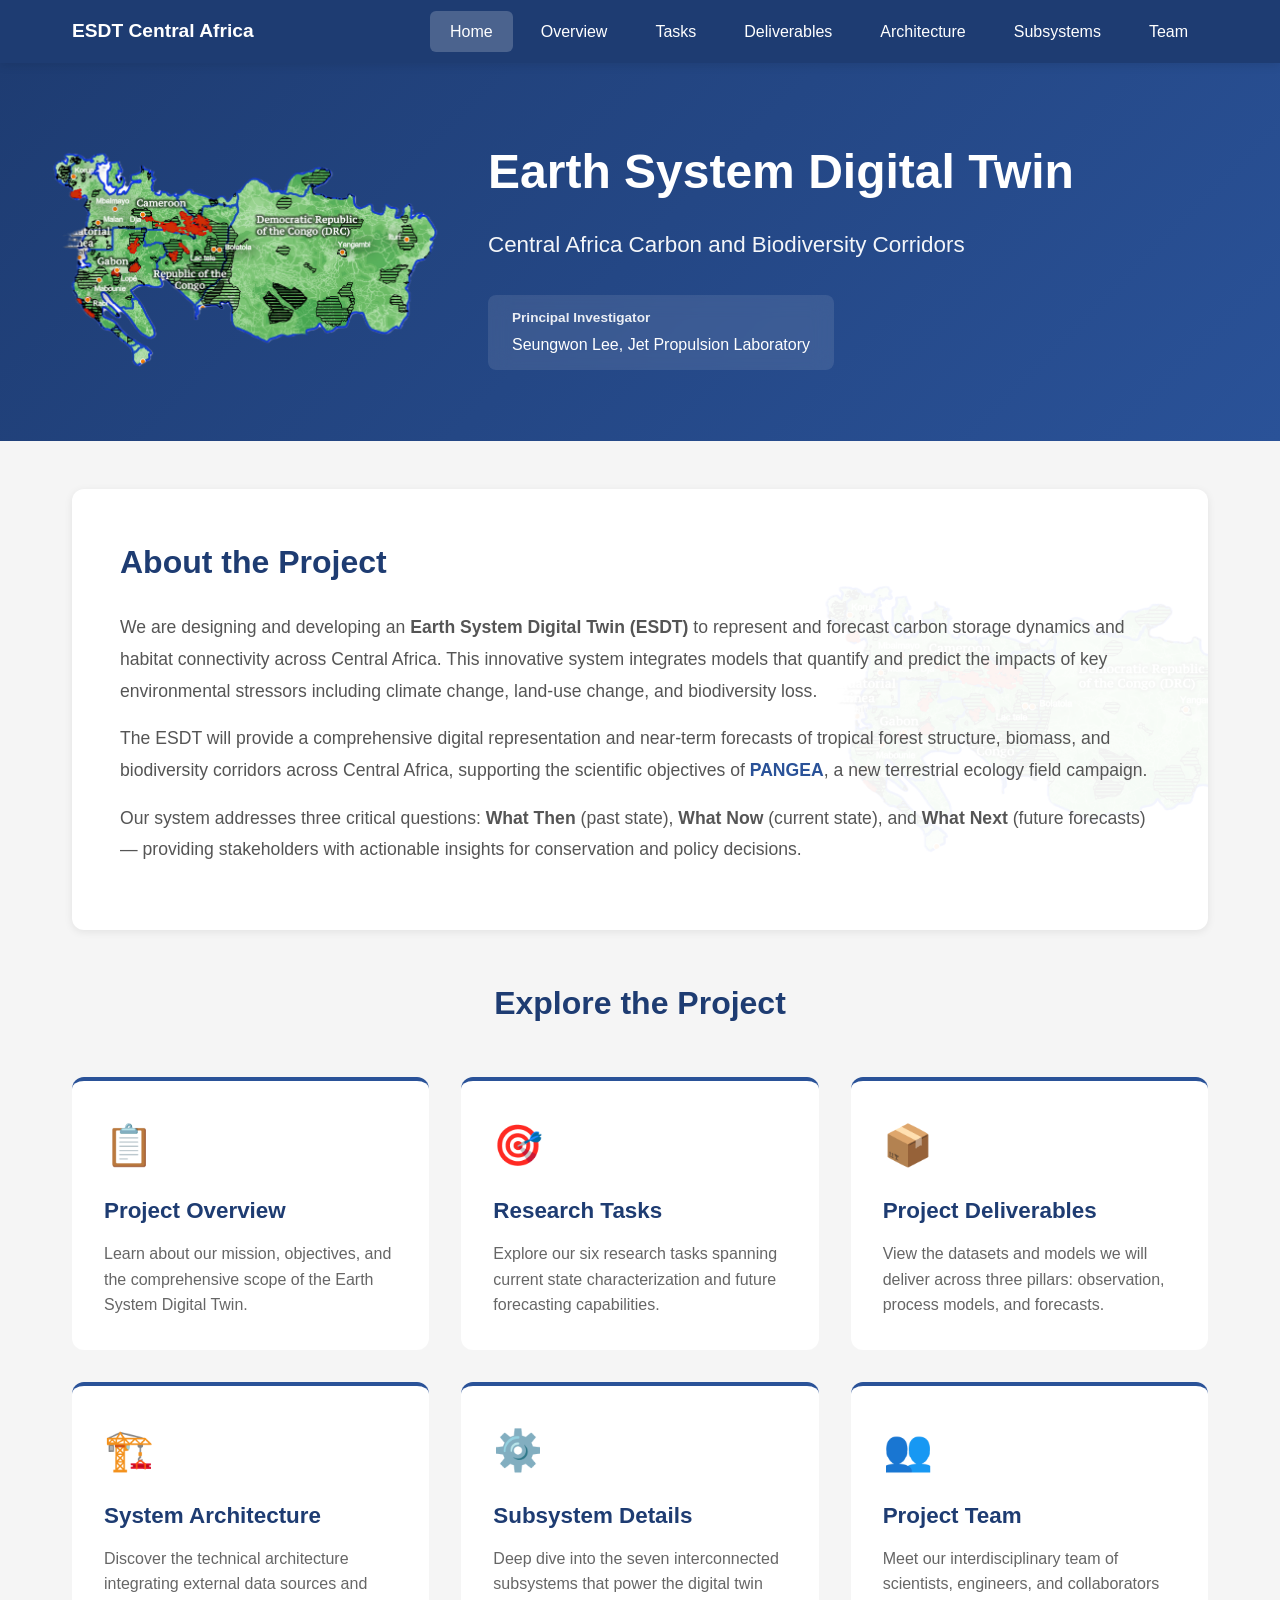
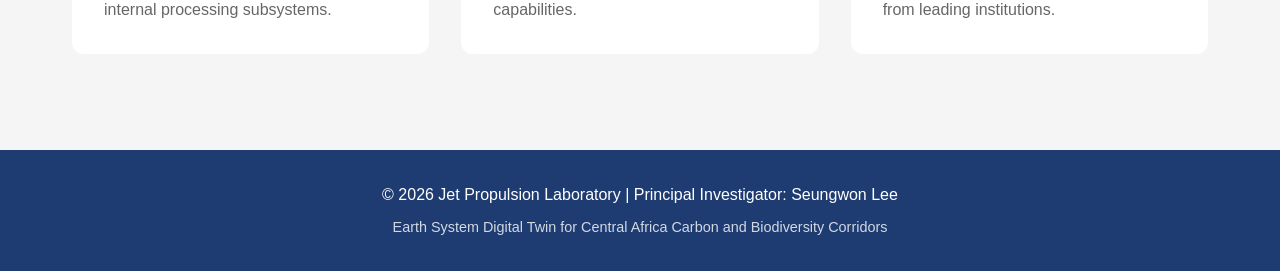
==== index.html @ 956eabc7 "Initial commit of Biodiversity DT project webpages" ====
<!DOCTYPE html>
<html lang="en">
<head>
    <meta charset="UTF-8">
    <meta name="viewport" content="width=device-width, initial-scale=1.0">
    <title>Earth System Digital Twin - Central Africa</title>
    <style>
        * {
            margin: 0;
            padding: 0;
            box-sizing: border-box;
        }

        body {
            font-family: -apple-system, BlinkMacSystemFont, 'Segoe UI', Roboto, Oxygen, Ubuntu, Cantarell, sans-serif;
            line-height: 1.6;
            color: #333;
            background: #f5f5f5;
        }

        nav {
            background: #1e3c72;
            box-shadow: 0 2px 10px rgba(0,0,0,0.1);
            position: sticky;
            top: 0;
            z-index: 1000;
        }

        .nav-container {
            max-width: 1200px;
            margin: 0 auto;
            display: flex;
            justify-content: space-between;
            align-items: center;
            padding: 1rem 2rem;
        }

        .nav-logo {
            color: white;
            font-size: 1.2rem;
            font-weight: 600;
            text-decoration: none;
        }

        .nav-menu {
            display: flex;
            gap: 0.5rem;
            list-style: none;
        }

        .nav-menu a {
            color: white;
            text-decoration: none;
            padding: 0.75rem 1.25rem;
            border-radius: 6px;
            transition: background 0.3s;
            font-weight: 500;
        }

        .nav-menu a:hover {
            background: rgba(255,255,255,0.1);
        }

        .nav-menu a.active {
            background: rgba(255,255,255,0.2);
        }

        header {
            background: linear-gradient(135deg, #1e3c72 0%, #2a5298 100%);
            color: white;
            padding: 4rem 2rem;
            text-align: center;
        }

        .header-content {
            display: flex;
            align-items: center;
            justify-content: center;
            gap: 3rem;
            max-width: 1200px;
            margin: 0 auto;
        }

        .header-logo {
            max-width: 400px;
            width: 100%;
            height: auto;
            flex-shrink: 0;
        }

        .header-text {
            flex: 1;
            text-align: left;
        }

        header h1 {
            font-size: 3rem;
            margin-bottom: 1rem;
            font-weight: 600;
        }

        .subtitle {
            font-size: 1.4rem;
            opacity: 0.95;
            margin-bottom: 2rem;
        }

        .project-info {
            display: flex;
            justify-content: flex-start;
            gap: 2rem;
            flex-wrap: wrap;
            margin-top: 2rem;
        }

        @media (max-width: 968px) {
            .header-content {
                flex-direction: column;
                gap: 2rem;
            }

            .header-text {
                text-align: center;
            }

            .header-logo {
                max-width: 300px;
            }

            .project-info {
                justify-content: center;
            }
        }

        .info-item {
            background: rgba(255,255,255,0.1);
            padding: 0.75rem 1.5rem;
            border-radius: 8px;
            backdrop-filter: blur(10px);
        }

        .info-item strong {
            display: block;
            font-size: 0.85rem;
            opacity: 0.9;
            margin-bottom: 0.25rem;
        }

        .container {
            max-width: 1200px;
            margin: 0 auto;
            padding: 3rem 2rem;
        }

        .hero-section {
            background: white;
            border-radius: 12px;
            padding: 3rem;
            margin-bottom: 3rem;
            box-shadow: 0 2px 8px rgba(0,0,0,0.08);
            position: relative;
            overflow: hidden;
        }

        .hero-section::before {
            content: '';
            position: absolute;
            top: 0;
            right: -100px;
            width: 500px;
            height: 100%;
            background: url('BioDT Project Logo.png') center/contain no-repeat;
            opacity: 0.05;
            z-index: 0;
            pointer-events: none;
        }

        .hero-section h2 {
            color: #1e3c72;
            font-size: 2rem;
            margin-bottom: 1.5rem;
            position: relative;
            z-index: 1;
        }

        .hero-section p {
            font-size: 1.1rem;
            line-height: 1.8;
            color: #555;
            margin-bottom: 1rem;
            position: relative;
            z-index: 1;
        }

        .quick-links {
            display: grid;
            grid-template-columns: repeat(auto-fit, minmax(280px, 1fr));
            gap: 2rem;
            margin-top: 3rem;
        }

        .link-card {
            background: white;
            border-radius: 12px;
            padding: 2rem;
            text-decoration: none;
            color: inherit;
            transition: transform 0.3s, box-shadow 0.3s;
            border-top: 4px solid #2a5298;
        }

        .link-card:hover {
            transform: translateY(-8px);
            box-shadow: 0 8px 20px rgba(0,0,0,0.15);
        }

        .link-card-icon {
            font-size: 2.5rem;
            margin-bottom: 1rem;
        }

        .link-card h3 {
            color: #1e3c72;
            font-size: 1.4rem;
            margin-bottom: 0.75rem;
        }

        .link-card p {
            color: #666;
            line-height: 1.6;
        }

        footer {
            background: #1e3c72;
            color: white;
            text-align: center;
            padding: 2rem;
            margin-top: 3rem;
        }

        .mobile-menu-toggle {
            display: none;
            background: none;
            border: none;
            color: white;
            font-size: 1.5rem;
            cursor: pointer;
        }

        @media (max-width: 768px) {
            header h1 {
                font-size: 2rem;
            }

            .subtitle {
                font-size: 1.1rem;
            }

            .nav-menu {
                display: none;
                position: absolute;
                top: 100%;
                left: 0;
                right: 0;
                background: #1e3c72;
                flex-direction: column;
                padding: 1rem;
                gap: 0;
            }

            .nav-menu.active {
                display: flex;
            }

            .mobile-menu-toggle {
                display: block;
            }

            .quick-links {
                grid-template-columns: 1fr;
            }
        }
    </style>
</head>
<body>
    <nav>
        <div class="nav-container">
            <a href="index.html" class="nav-logo">ESDT Central Africa</a>
            <button class="mobile-menu-toggle" onclick="toggleMenu()">☰</button>
            <ul class="nav-menu" id="navMenu">
                <li><a href="index.html" class="active">Home</a></li>
                <li><a href="overview.html">Overview</a></li>
                <li><a href="tasks.html">Tasks</a></li>
                <li><a href="deliverables.html">Deliverables</a></li>
                <li><a href="architecture.html">Architecture</a></li>
                <li><a href="subsystems.html">Subsystems</a></li>
                <li><a href="team.html">Team</a></li>
            </ul>
        </div>
    </nav>

    <header>
        <div class="header-content">
            <img src="Logo.png" alt="ESDT Project Logo" class="header-logo">
            <div class="header-text">
                <h1>Earth System Digital Twin</h1>
                <div class="subtitle">Central Africa Carbon and Biodiversity Corridors</div>
                <div class="project-info">
                    <div class="info-item">
                        <strong>Principal Investigator</strong>
                        Seungwon Lee, Jet Propulsion Laboratory
                    </div>
                </div>
            </div>
        </div>
    </header>

    <div class="container">
        <section class="hero-section">
            <h2>About the Project</h2>
            <p>We are designing and developing an <strong>Earth System Digital Twin (ESDT)</strong> to represent and forecast carbon storage dynamics and habitat connectivity across Central Africa. This innovative system integrates models that quantify and predict the impacts of key environmental stressors including climate change, land-use change, and biodiversity loss.</p>
            <p>The ESDT will provide a comprehensive digital representation and near-term forecasts of tropical forest structure, biomass, and biodiversity corridors across Central Africa, supporting the scientific objectives of <strong><a href="https://tropicalforestscoping.com/" target="_blank" style="color: #2a5298; text-decoration: none;">PANGEA</a></strong>, a new terrestrial ecology field campaign.</p>
            <p>Our system addresses three critical questions: <strong>What Then</strong> (past state), <strong>What Now</strong> (current state), and <strong>What Next</strong> (future forecasts) — providing stakeholders with actionable insights for conservation and policy decisions.</p>
        </section>

        <h2 style="text-align: center; color: #1e3c72; margin-bottom: 2rem; font-size: 2rem;">Explore the Project</h2>

        <div class="quick-links">
            <a href="overview.html" class="link-card">
                <div class="link-card-icon">📋</div>
                <h3>Project Overview</h3>
                <p>Learn about our mission, objectives, and the comprehensive scope of the Earth System Digital Twin.</p>
            </a>

            <a href="tasks.html" class="link-card">
                <div class="link-card-icon">🎯</div>
                <h3>Research Tasks</h3>
                <p>Explore our six research tasks spanning current state characterization and future forecasting capabilities.</p>
            </a>

            <a href="deliverables.html" class="link-card">
                <div class="link-card-icon">📦</div>
                <h3>Project Deliverables</h3>
                <p>View the datasets and models we will deliver across three pillars: observation, process models, and forecasts.</p>
            </a>

            <a href="architecture.html" class="link-card">
                <div class="link-card-icon">🏗️</div>
                <h3>System Architecture</h3>
                <p>Discover the technical architecture integrating external data sources and internal processing subsystems.</p>
            </a>

            <a href="subsystems.html" class="link-card">
                <div class="link-card-icon">⚙️</div>
                <h3>Subsystem Details</h3>
                <p>Deep dive into the seven interconnected subsystems that power the digital twin capabilities.</p>
            </a>

            <a href="team.html" class="link-card">
                <div class="link-card-icon">👥</div>
                <h3>Project Team</h3>
                <p>Meet our interdisciplinary team of scientists, engineers, and collaborators from leading institutions.</p>
            </a>
        </div>
    </div>

    <footer>
        <p>&copy; 2026 Jet Propulsion Laboratory | Principal Investigator: Seungwon Lee</p>
        <p style="margin-top: 0.5rem; opacity: 0.8; font-size: 0.9rem;">Earth System Digital Twin for Central Africa Carbon and Biodiversity Corridors</p>
    </footer>

    <script>
        function toggleMenu() {
            const menu = document.getElementById('navMenu');
            menu.classList.toggle('active');
        }
    </script>
</body>
</html>
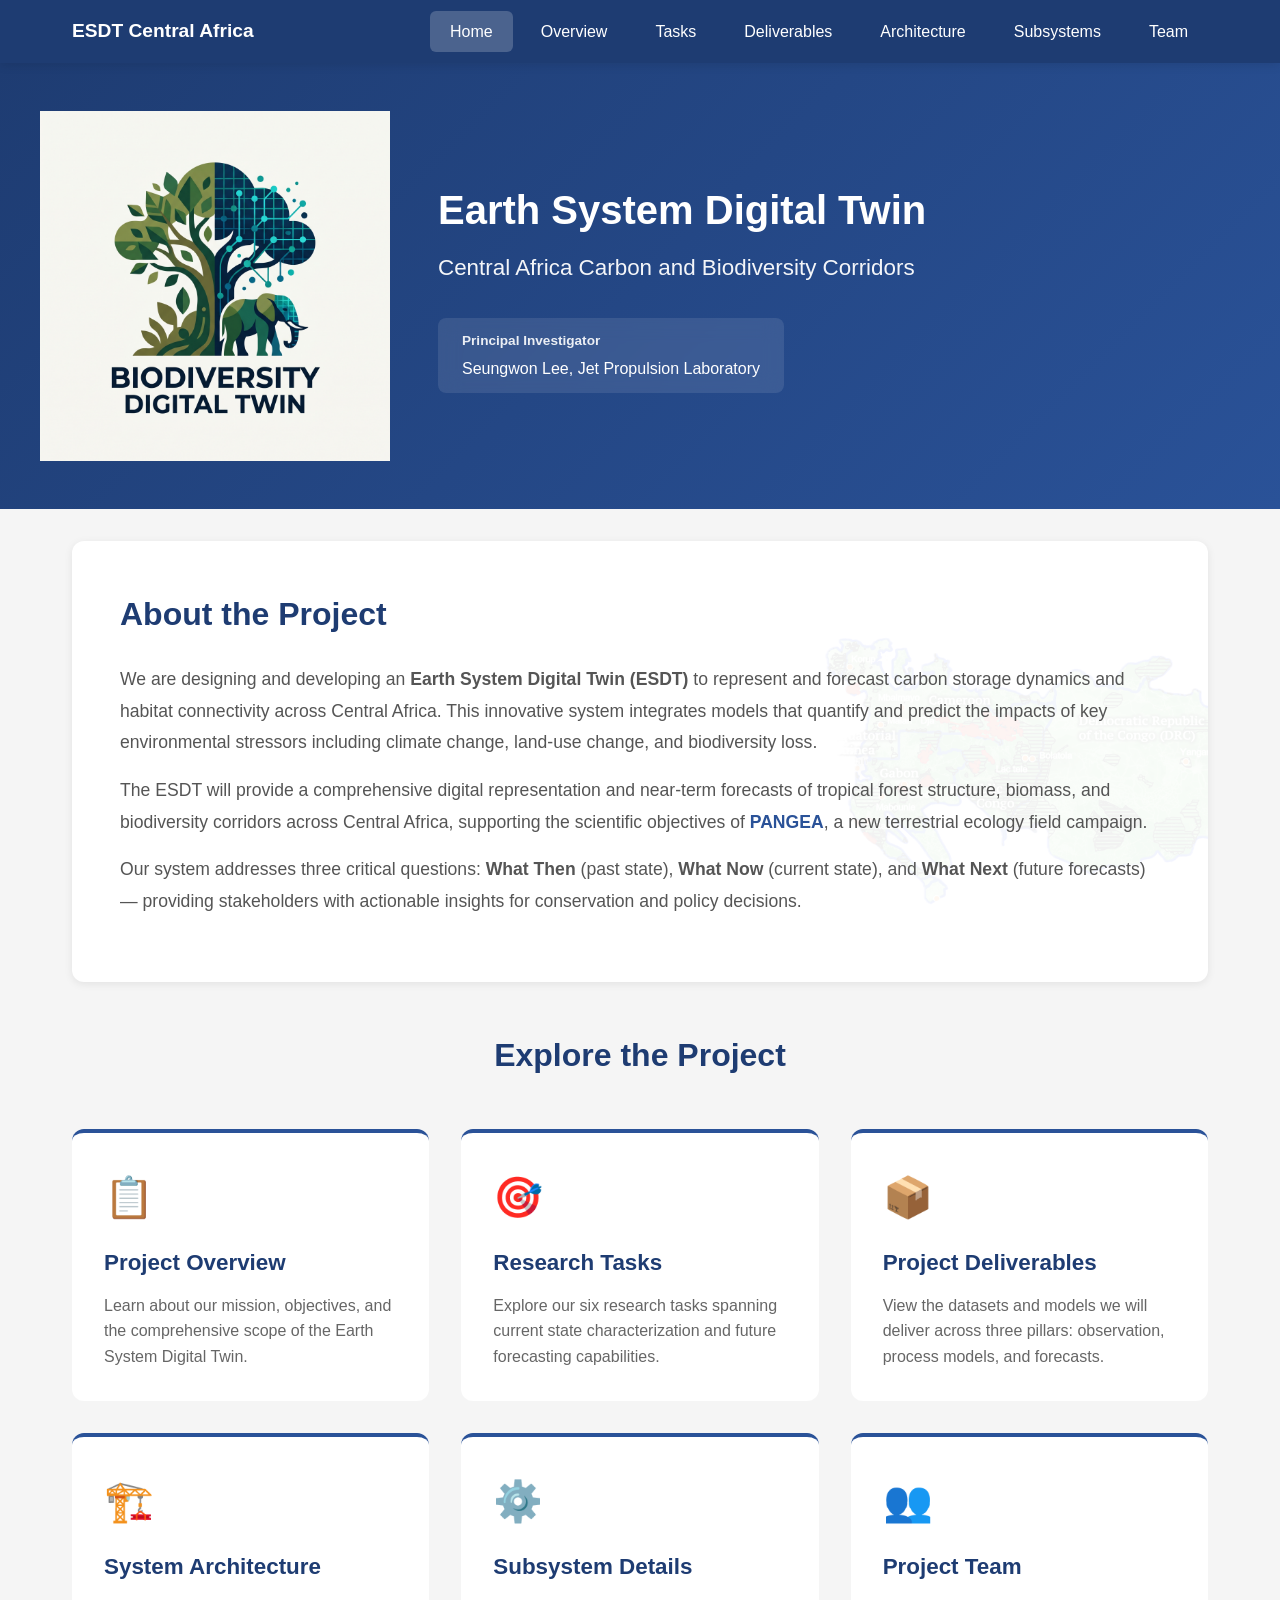
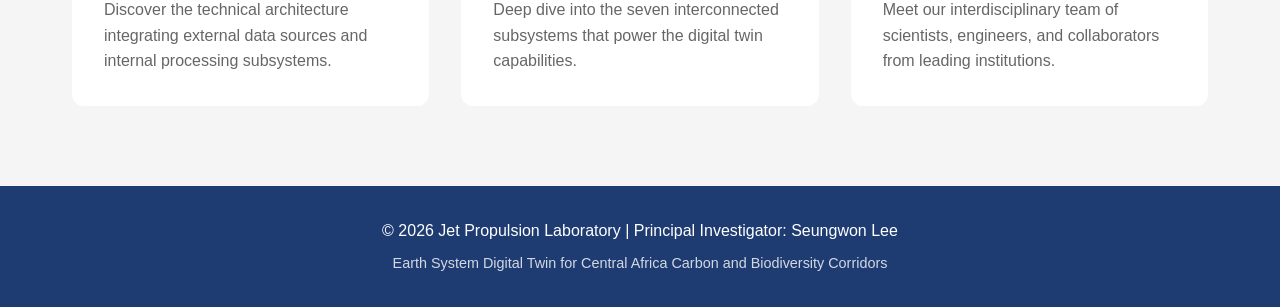
==== commit 475786a3: "Fix index.html header sizing and update logo index.html had its own inline styles with larger header" ====
--- a/index.html
+++ b/index.html
@@ -4,101 +4,8 @@
     <meta charset="UTF-8">
     <meta name="viewport" content="width=device-width, initial-scale=1.0">
     <title>Earth System Digital Twin - Central Africa</title>
+    <link rel="stylesheet" href="styles.css">
     <style>
-        * {
-            margin: 0;
-            padding: 0;
-            box-sizing: border-box;
-        }
-
-        body {
-            font-family: -apple-system, BlinkMacSystemFont, 'Segoe UI', Roboto, Oxygen, Ubuntu, Cantarell, sans-serif;
-            line-height: 1.6;
-            color: #333;
-            background: #f5f5f5;
-        }
-
-        nav {
-            background: #1e3c72;
-            box-shadow: 0 2px 10px rgba(0,0,0,0.1);
-            position: sticky;
-            top: 0;
-            z-index: 1000;
-        }
-
-        .nav-container {
-            max-width: 1200px;
-            margin: 0 auto;
-            display: flex;
-            justify-content: space-between;
-            align-items: center;
-            padding: 1rem 2rem;
-        }
-
-        .nav-logo {
-            color: white;
-            font-size: 1.2rem;
-            font-weight: 600;
-            text-decoration: none;
-        }
-
-        .nav-menu {
-            display: flex;
-            gap: 0.5rem;
-            list-style: none;
-        }
-
-        .nav-menu a {
-            color: white;
-            text-decoration: none;
-            padding: 0.75rem 1.25rem;
-            border-radius: 6px;
-            transition: background 0.3s;
-            font-weight: 500;
-        }
-
-        .nav-menu a:hover {
-            background: rgba(255,255,255,0.1);
-        }
-
-        .nav-menu a.active {
-            background: rgba(255,255,255,0.2);
-        }
-
-        header {
-            background: linear-gradient(135deg, #1e3c72 0%, #2a5298 100%);
-            color: white;
-            padding: 4rem 2rem;
-            text-align: center;
-        }
-
-        .header-content {
-            display: flex;
-            align-items: center;
-            justify-content: center;
-            gap: 3rem;
-            max-width: 1200px;
-            margin: 0 auto;
-        }
-
-        .header-logo {
-            max-width: 400px;
-            width: 100%;
-            height: auto;
-            flex-shrink: 0;
-        }
-
-        .header-text {
-            flex: 1;
-            text-align: left;
-        }
-
-        header h1 {
-            font-size: 3rem;
-            margin-bottom: 1rem;
-            font-weight: 600;
-        }
-
         .subtitle {
             font-size: 1.4rem;
             opacity: 0.95;
@@ -114,19 +21,6 @@
         }
 
         @media (max-width: 968px) {
-            .header-content {
-                flex-direction: column;
-                gap: 2rem;
-            }
-
-            .header-text {
-                text-align: center;
-            }
-
-            .header-logo {
-                max-width: 300px;
-            }
-
             .project-info {
                 justify-content: center;
             }
@@ -144,12 +38,6 @@
             font-size: 0.85rem;
             opacity: 0.9;
             margin-bottom: 0.25rem;
-        }
-
-        .container {
-            max-width: 1200px;
-            margin: 0 auto;
-            padding: 3rem 2rem;
         }
 
         .hero-section {
@@ -230,50 +118,9 @@
             line-height: 1.6;
         }
 
-        footer {
-            background: #1e3c72;
-            color: white;
-            text-align: center;
-            padding: 2rem;
-            margin-top: 3rem;
-        }
-
-        .mobile-menu-toggle {
-            display: none;
-            background: none;
-            border: none;
-            color: white;
-            font-size: 1.5rem;
-            cursor: pointer;
-        }
-
         @media (max-width: 768px) {
-            header h1 {
-                font-size: 2rem;
-            }
-
             .subtitle {
                 font-size: 1.1rem;
-            }
-
-            .nav-menu {
-                display: none;
-                position: absolute;
-                top: 100%;
-                left: 0;
-                right: 0;
-                background: #1e3c72;
-                flex-direction: column;
-                padding: 1rem;
-                gap: 0;
-            }
-
-            .nav-menu.active {
-                display: flex;
-            }
-
-            .mobile-menu-toggle {
-                display: block;
             }
 
             .quick-links {
@@ -299,10 +146,10 @@
         </div>
     </nav>
 
-    <header>
-        <div class="header-content">
-            <img src="Logo.png" alt="ESDT Project Logo" class="header-logo">
-            <div class="header-text">
+    <header class="page-header">
+        <div class="page-header-content">
+            <img src="Logo.png" alt="ESDT Project Logo" class="page-header-logo">
+            <div class="page-header-text">
                 <h1>Earth System Digital Twin</h1>
                 <div class="subtitle">Central Africa Carbon and Biodiversity Corridors</div>
                 <div class="project-info">
--- a/styles.css
+++ b/styles.css
@@ -0,0 +1,579 @@
+/* Global Styles */
+* {
+    margin: 0;
+    padding: 0;
+    box-sizing: border-box;
+}
+
+body {
+    font-family: -apple-system, BlinkMacSystemFont, 'Segoe UI', Roboto, Oxygen, Ubuntu, Cantarell, sans-serif;
+    line-height: 1.6;
+    color: #333;
+    background: #f5f5f5;
+}
+
+/* Navigation */
+nav {
+    background: #1e3c72;
+    box-shadow: 0 2px 10px rgba(0,0,0,0.1);
+    position: sticky;
+    top: 0;
+    z-index: 1000;
+}
+
+.nav-container {
+    max-width: 1200px;
+    margin: 0 auto;
+    display: flex;
+    justify-content: space-between;
+    align-items: center;
+    padding: 1rem 2rem;
+}
+
+.nav-logo {
+    color: white;
+    font-size: 1.2rem;
+    font-weight: 600;
+    text-decoration: none;
+    display: flex;
+    align-items: center;
+    gap: 0.75rem;
+}
+
+.nav-logo img {
+    height: 20px;
+    width: auto;
+    object-fit: contain;
+}
+
+.nav-menu {
+    display: flex;
+    gap: 0.5rem;
+    list-style: none;
+}
+
+.nav-menu a {
+    color: white;
+    text-decoration: none;
+    padding: 0.75rem 1.25rem;
+    border-radius: 6px;
+    transition: background 0.3s;
+    font-weight: 500;
+}
+
+.nav-menu a:hover {
+    background: rgba(255,255,255,0.1);
+}
+
+.nav-menu a.active {
+    background: rgba(255,255,255,0.2);
+}
+
+.mobile-menu-toggle {
+    display: none;
+    background: none;
+    border: none;
+    color: white;
+    font-size: 1.5rem;
+    cursor: pointer;
+}
+
+/* Headers */
+header.page-header {
+    background: linear-gradient(135deg, #1e3c72 0%, #2a5298 100%);
+    color: white;
+    padding: 3rem 2rem;
+}
+
+.page-header-content {
+    display: flex;
+    align-items: center;
+    justify-content: center;
+    gap: 3rem;
+    max-width: 1200px;
+    margin: 0 auto;
+}
+
+.page-header-logo {
+    max-width: 350px;
+    width: 100%;
+    height: auto;
+    flex-shrink: 0;
+}
+
+.page-header-text {
+    flex: 1;
+    text-align: left;
+}
+
+header.page-header h1 {
+    font-size: 2.5rem;
+    margin-bottom: 0.5rem;
+}
+
+header.page-header p {
+    font-size: 1.2rem;
+    opacity: 0.95;
+}
+
+/* Container */
+.container {
+    max-width: 1200px;
+    margin: 0 auto;
+    padding: 2rem;
+}
+
+/* Sections */
+.section {
+    background: white;
+    border-radius: 12px;
+    padding: 2.5rem;
+    margin-bottom: 2rem;
+    box-shadow: 0 2px 8px rgba(0,0,0,0.08);
+}
+
+.section h2 {
+    color: #1e3c72;
+    font-size: 1.8rem;
+    margin-bottom: 1.5rem;
+    padding-bottom: 0.75rem;
+    border-bottom: 3px solid #2a5298;
+}
+
+.section h3 {
+    color: #2a5298;
+    font-size: 1.3rem;
+    margin-top: 2rem;
+    margin-bottom: 1rem;
+}
+
+.section p {
+    margin-bottom: 1rem;
+    line-height: 1.8;
+    color: #555;
+}
+
+/* Phase Cards */
+.phase-cards {
+    display: grid;
+    grid-template-columns: repeat(auto-fit, minmax(280px, 1fr));
+    gap: 2rem;
+    margin-top: 2rem;
+}
+
+.phase-card {
+    background: linear-gradient(135deg, #f8f9fa 0%, #e9ecef 100%);
+    border-radius: 12px;
+    padding: 2rem;
+    border-top: 4px solid #2a5298;
+}
+
+.phase-card h3 {
+    color: #1e3c72;
+    font-size: 1.5rem;
+    margin-top: 0;
+    margin-bottom: 0.5rem;
+}
+
+.phase-subtitle {
+    color: #2a5298;
+    font-weight: 600;
+    margin-bottom: 1rem;
+}
+
+/* Objectives List */
+.objectives-list {
+    margin-left: 2rem;
+    margin-top: 1rem;
+}
+
+.objectives-list li {
+    margin-bottom: 1rem;
+    line-height: 1.7;
+    color: #555;
+}
+
+/* Task Grid */
+.task-grid {
+    display: grid;
+    gap: 1.5rem;
+    margin-top: 1.5rem;
+}
+
+.task-card {
+    background: #f8f9fa;
+    border-left: 4px solid #2a5298;
+    padding: 1.5rem;
+    border-radius: 8px;
+    transition: transform 0.2s, box-shadow 0.2s;
+}
+
+.task-card:hover {
+    transform: translateX(4px);
+    box-shadow: 0 4px 12px rgba(0,0,0,0.1);
+}
+
+.task-number {
+    display: inline-block;
+    background: #2a5298;
+    color: white;
+    padding: 0.25rem 0.75rem;
+    border-radius: 20px;
+    font-weight: 600;
+    font-size: 0.9rem;
+    margin-bottom: 0.75rem;
+}
+
+.task-card h3 {
+    color: #1e3c72;
+    font-size: 1.2rem;
+    margin-top: 0.5rem;
+    margin-bottom: 1rem;
+}
+
+.task-card p {
+    color: #555;
+    line-height: 1.7;
+}
+
+.task-details {
+    margin-top: 1rem;
+    padding-top: 1rem;
+    border-top: 1px solid #dee2e6;
+}
+
+.task-details h4 {
+    color: #2a5298;
+    font-size: 1rem;
+    margin-bottom: 0.5rem;
+}
+
+.task-details ul {
+    margin-left: 1.5rem;
+}
+
+.task-details li {
+    margin-bottom: 0.5rem;
+    color: #666;
+}
+
+/* Phase Section */
+.phase-section {
+    margin-bottom: 2rem;
+}
+
+.phase-title {
+    background: linear-gradient(135deg, #2a5298 0%, #1e3c72 100%);
+    color: white;
+    padding: 1rem 1.5rem;
+    border-radius: 8px;
+    font-size: 1.3rem;
+    font-weight: 600;
+    margin-bottom: 1rem;
+}
+
+/* Table */
+table {
+    width: 100%;
+    border-collapse: collapse;
+    margin-top: 1.5rem;
+}
+
+th {
+    background: #2a5298;
+    color: white;
+    padding: 1rem;
+    text-align: left;
+    font-weight: 600;
+}
+
+td {
+    padding: 1rem;
+    border-bottom: 1px solid #e0e0e0;
+}
+
+tr:hover {
+    background: #f8f9fa;
+}
+
+.pillar-header {
+    background: #1e3c72;
+    color: white;
+    font-weight: 600;
+}
+
+.deliverable-number {
+    background: #e8f0fe;
+    color: #2a5298;
+    padding: 0.25rem 0.5rem;
+    border-radius: 4px;
+    font-weight: 600;
+    margin-right: 0.5rem;
+}
+
+.deliverable-detail {
+    margin-top: 0.5rem;
+    font-size: 0.95rem;
+    color: #666;
+}
+
+/* Architecture */
+.architecture-image {
+    width: 100%;
+    max-width: 900px;
+    margin: 2rem auto;
+    display: block;
+    border-radius: 8px;
+    box-shadow: 0 4px 12px rgba(0,0,0,0.15);
+}
+
+.architecture-component {
+    margin-bottom: 2rem;
+    padding: 1.5rem;
+    background: #f8f9fa;
+    border-radius: 8px;
+}
+
+.architecture-component h3 {
+    color: #1e3c72;
+    margin-top: 0;
+    margin-bottom: 1rem;
+}
+
+.architecture-component ul {
+    margin-left: 1.5rem;
+    margin-top: 1rem;
+}
+
+.architecture-component li {
+    margin-bottom: 0.75rem;
+    line-height: 1.7;
+}
+
+.subsystem-list {
+    display: grid;
+    gap: 1rem;
+    margin-top: 1rem;
+}
+
+.subsystem-item {
+    background: white;
+    padding: 1rem;
+    border-radius: 6px;
+    border-left: 3px solid #2a5298;
+}
+
+/* Subsystems */
+.subsystems-grid {
+    display: grid;
+    gap: 1.5rem;
+    margin-top: 2rem;
+}
+
+.subsystem-card {
+    background: #f8f9fa;
+    border-radius: 8px;
+    padding: 2rem;
+    border-top: 4px solid #2a5298;
+    transition: transform 0.2s, box-shadow 0.2s;
+}
+
+.subsystem-card:hover {
+    transform: translateY(-4px);
+    box-shadow: 0 6px 16px rgba(0,0,0,0.12);
+}
+
+.subsystem-card h3 {
+    color: #1e3c72;
+    font-size: 1.5rem;
+    margin-top: 0;
+    margin-bottom: 1rem;
+    display: flex;
+    align-items: center;
+    gap: 0.5rem;
+}
+
+.subsystem-icon {
+    display: inline-block;
+    width: 36px;
+    height: 36px;
+    border-radius: 8px;
+    display: flex;
+    align-items: center;
+    justify-content: center;
+    font-weight: 700;
+    font-size: 1.1rem;
+    color: white;
+}
+
+.icon-ingest { background: #808080; }
+.icon-record { background: #f5a623; }
+.icon-model { background: #f5a623; }
+.icon-what-then-now { background: #7cb342; }
+.icon-what-next { background: #2e7d32; }
+.icon-visualization { background: #5e92d8; }
+.icon-frontend { background: #6a9ed6; }
+
+.subsystem-card p {
+    color: #555;
+    line-height: 1.8;
+    margin-bottom: 1rem;
+}
+
+.subsystem-card ul {
+    margin-left: 1.5rem;
+    color: #555;
+    line-height: 1.8;
+}
+
+.subsystem-card li {
+    margin-bottom: 0.5rem;
+}
+
+/* Team */
+.team-section {
+    margin-bottom: 3rem;
+}
+
+.team-category {
+    background: linear-gradient(135deg, #2a5298 0%, #1e3c72 100%);
+    color: white;
+    padding: 1rem 1.5rem;
+    border-radius: 8px;
+    font-size: 1.4rem;
+    font-weight: 600;
+    margin-bottom: 1.5rem;
+    margin-top: 2rem;
+}
+
+.team-grid {
+    display: grid;
+    grid-template-columns: repeat(auto-fill, minmax(320px, 1fr));
+    gap: 1.5rem;
+    margin-bottom: 2rem;
+}
+
+.team-member {
+    background: #f8f9fa;
+    border-radius: 8px;
+    padding: 1.5rem;
+    border-left: 4px solid #2a5298;
+    transition: transform 0.2s, box-shadow 0.2s;
+}
+
+.team-member:hover {
+    transform: translateY(-4px);
+    box-shadow: 0 6px 16px rgba(0,0,0,0.12);
+}
+
+.member-name {
+    font-size: 1.1rem;
+    font-weight: 600;
+    color: #1e3c72;
+    margin-bottom: 0.5rem;
+}
+
+.member-org {
+    font-size: 0.95rem;
+    color: #2a5298;
+    font-weight: 500;
+    margin-bottom: 0.5rem;
+}
+
+.member-role {
+    display: inline-block;
+    background: #e8f0fe;
+    color: #2a5298;
+    padding: 0.25rem 0.75rem;
+    border-radius: 20px;
+    font-size: 0.85rem;
+    font-weight: 600;
+    margin-bottom: 0.75rem;
+}
+
+.member-description {
+    font-size: 0.95rem;
+    color: #555;
+    line-height: 1.6;
+}
+
+/* Study Area Map */
+.study-area-map {
+    width: 100%;
+    max-width: 1000px;
+    margin: 2rem auto;
+    display: block;
+    border-radius: 12px;
+    box-shadow: 0 4px 16px rgba(0,0,0,0.15);
+}
+
+/* Footer */
+footer {
+    background: #1e3c72;
+    color: white;
+    text-align: center;
+    padding: 2rem;
+    margin-top: 3rem;
+}
+
+/* Responsive */
+@media (max-width: 968px) {
+    .page-header-content {
+        flex-direction: column;
+        gap: 2rem;
+    }
+
+    .page-header-text {
+        text-align: center;
+    }
+
+    .page-header-logo {
+        max-width: 300px;
+    }
+}
+
+@media (max-width: 768px) {
+    .nav-menu {
+        display: none;
+        position: absolute;
+        top: 100%;
+        left: 0;
+        right: 0;
+        background: #1e3c72;
+        flex-direction: column;
+        padding: 1rem;
+        gap: 0;
+    }
+
+    .nav-menu.active {
+        display: flex;
+    }
+
+    .mobile-menu-toggle {
+        display: block;
+    }
+
+    header.page-header h1 {
+        font-size: 2rem;
+    }
+
+    .section {
+        padding: 1.5rem;
+    }
+
+    table {
+        font-size: 0.9rem;
+    }
+
+    th, td {
+        padding: 0.75rem 0.5rem;
+    }
+
+    .team-grid {
+        grid-template-columns: 1fr;
+    }
+
+    .phase-cards {
+        grid-template-columns: 1fr;
+    }
+}
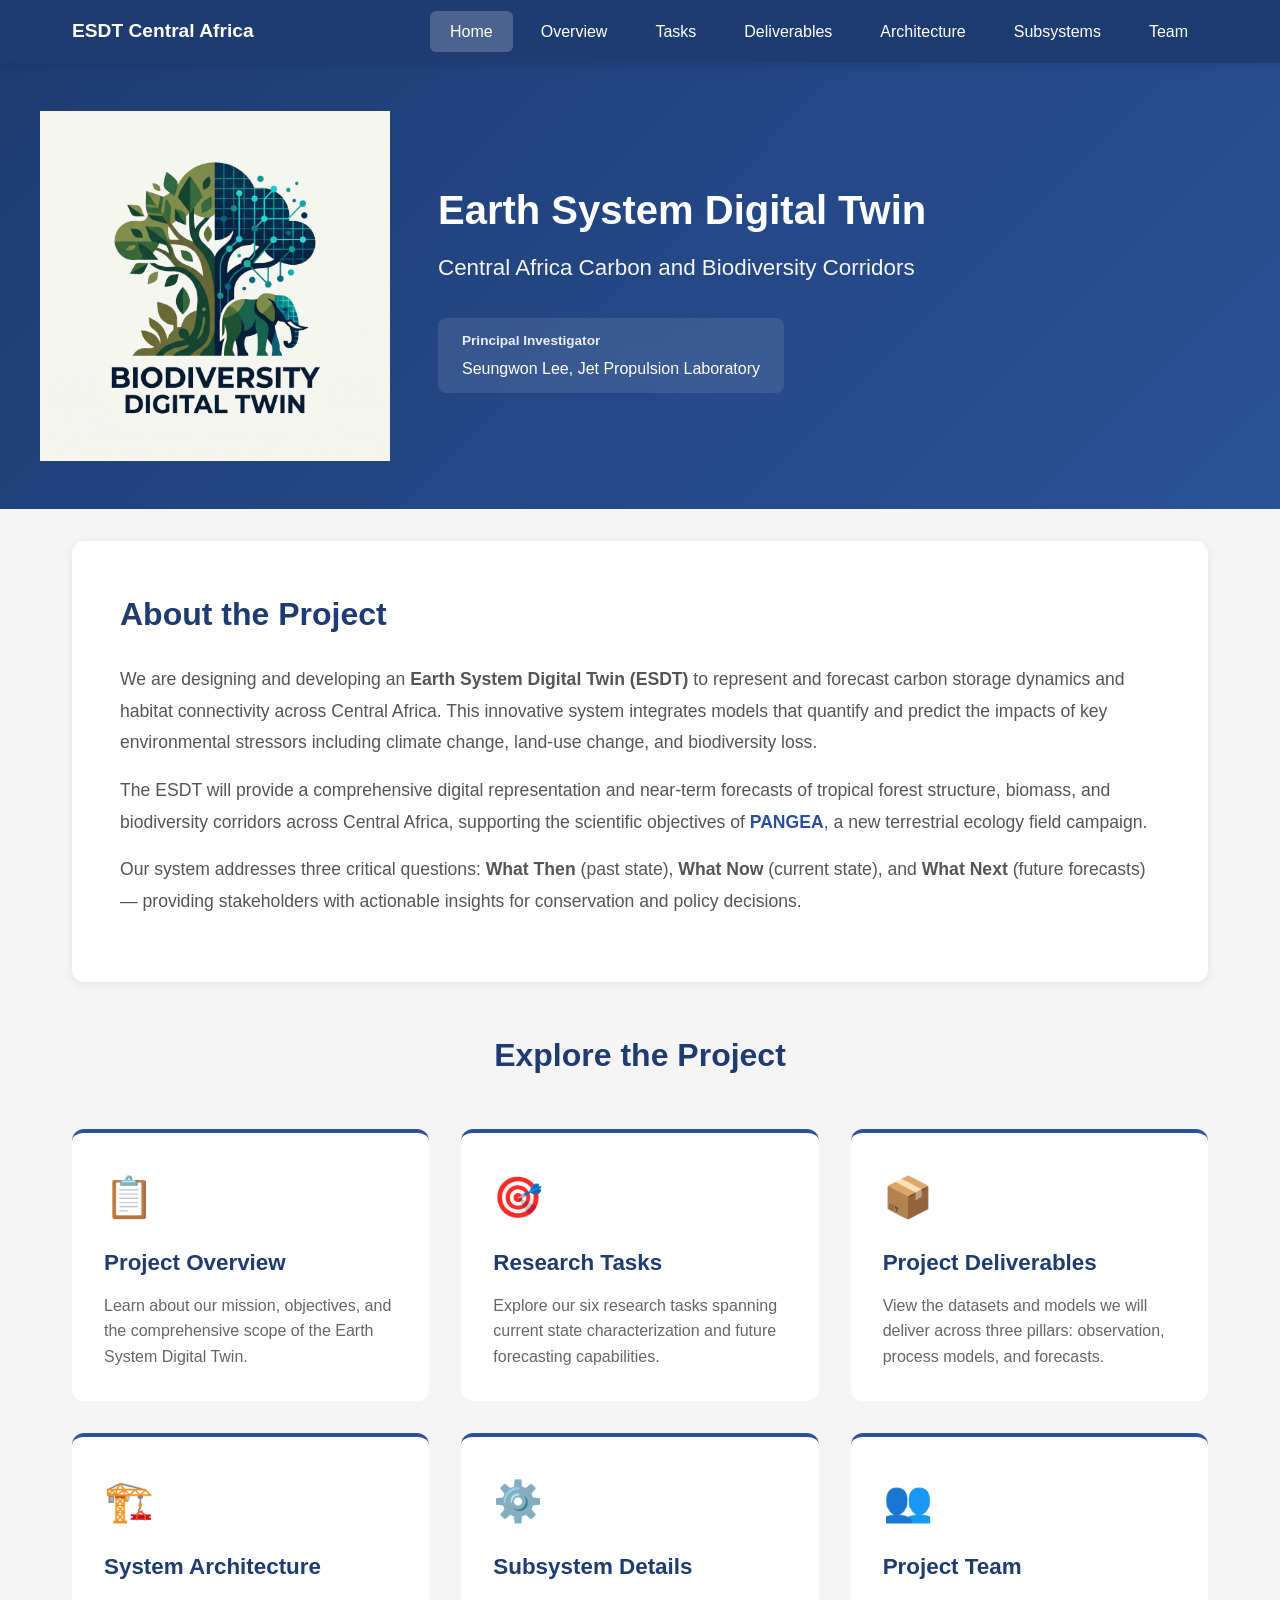
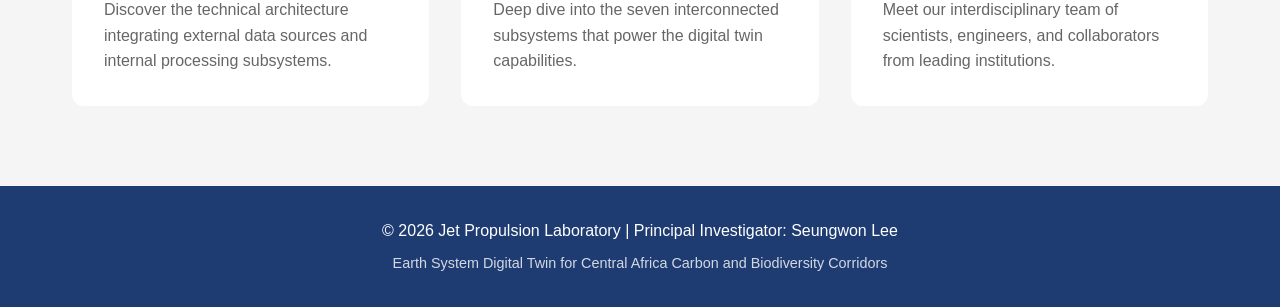
==== commit f59323bb: "Remove unused BioDT Project Logo.png and its CSS reference The file was only used for a faint backgr" ====
--- a/index.html
+++ b/index.html
@@ -48,19 +48,6 @@
             box-shadow: 0 2px 8px rgba(0,0,0,0.08);
             position: relative;
             overflow: hidden;
-        }
-
-        .hero-section::before {
-            content: '';
-            position: absolute;
-            top: 0;
-            right: -100px;
-            width: 500px;
-            height: 100%;
-            background: url('BioDT Project Logo.png') center/contain no-repeat;
-            opacity: 0.05;
-            z-index: 0;
-            pointer-events: none;
         }
 
         .hero-section h2 {
